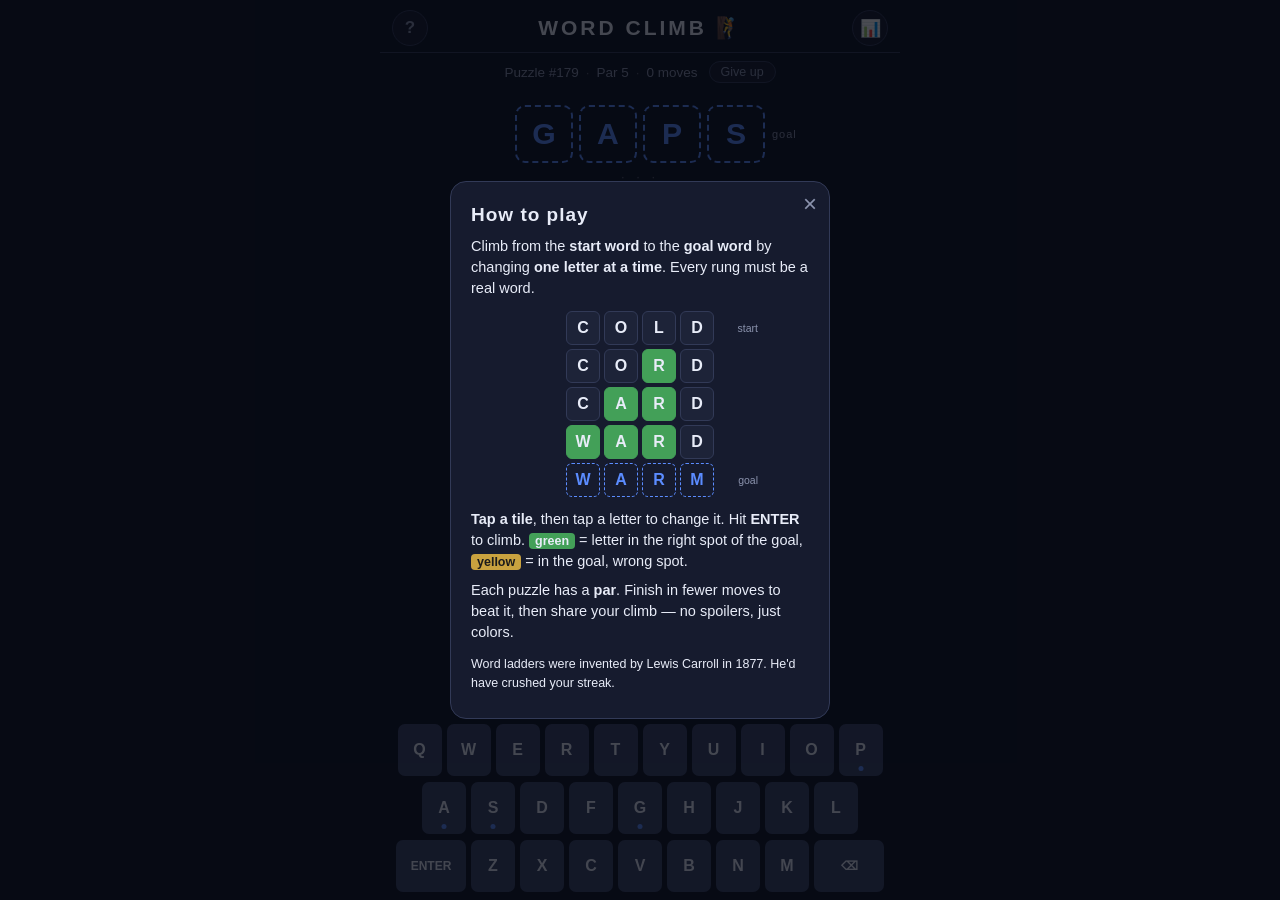
==== word-climb/index.html @ be3fc4b4 "Add Word Climb — daily word-ladder game Mobile-first static web app in word-climb/: climb from start" ====
<!DOCTYPE html>
<html lang="en">
<head>
  <meta charset="UTF-8">
  <meta name="viewport" content="width=device-width, initial-scale=1.0, maximum-scale=1.0, user-scalable=no, viewport-fit=cover">
  <meta name="theme-color" content="#0e1220">
  <meta name="apple-mobile-web-app-capable" content="yes">
  <meta name="apple-mobile-web-app-status-bar-style" content="black-translucent">
  <meta name="description" content="Word Climb — the daily word ladder. Change one letter at a time to climb from the start word to the goal. Beat par, share your chain.">
  <title>Word Climb 🧗</title>
  <link rel="icon" href="data:image/svg+xml,<svg xmlns='http://www.w3.org/2000/svg' viewBox='0 0 100 100'><text y='.9em' font-size='90'>🧗</text></svg>">
  <link rel="manifest" href="manifest.webmanifest">
  <link rel="stylesheet" href="style.css">
</head>
<body>
  <div id="app">
    <header>
      <button class="icon-btn" id="btn-help" aria-label="How to play">?</button>
      <h1>WORD&nbsp;CLIMB&nbsp;<span class="climber">🧗</span></h1>
      <button class="icon-btn" id="btn-stats" aria-label="Statistics">📊</button>
    </header>

    <div id="subheader">
      <span id="puzzle-label">Puzzle #1</span>
      <span class="dot">·</span>
      <span id="par-label">Par 5</span>
      <span class="dot">·</span>
      <span id="moves-label">0 moves</span>
      <button id="btn-results" class="pill hidden">Results</button>
      <button id="btn-giveup" class="pill subtle">Give up</button>
    </div>

    <main id="ladder" aria-live="polite"></main>

    <div id="toast" class="hidden"></div>

    <div id="keyboard"></div>
  </div>

  <!-- How to play -->
  <div class="modal-backdrop hidden" id="modal-help">
    <div class="modal">
      <button class="modal-close" data-close>×</button>
      <h2>How to play</h2>
      <p>Climb from the <b>start word</b> to the <b>goal word</b> by changing
        <b>one letter at a time</b>. Every rung must be a real word.</p>
      <div class="example">
        <div class="ex-row"><span class="ex t">W</span><span class="ex t">A</span><span class="ex t">R</span><span class="ex t">M</span><span class="ex-tag">goal</span></div>
        <div class="ex-row"><span class="ex g">W</span><span class="ex g">A</span><span class="ex g">R</span><span class="ex n">D</span></div>
        <div class="ex-row"><span class="ex n">C</span><span class="ex g">A</span><span class="ex g">R</span><span class="ex n">D</span></div>
        <div class="ex-row"><span class="ex n">C</span><span class="ex n">O</span><span class="ex g">R</span><span class="ex n">D</span></div>
        <div class="ex-row"><span class="ex n">C</span><span class="ex n">O</span><span class="ex n">L</span><span class="ex n">D</span><span class="ex-tag">start</span></div>
      </div>
      <p><b>Tap a tile</b>, then tap a letter to change it. Hit <b>ENTER</b> to climb.
        <span class="kg">green</span> = letter in the right spot of the goal,
        <span class="ky">yellow</span> = in the goal, wrong spot.</p>
      <p>Each puzzle has a <b>par</b>. Finish in fewer moves to beat it, then share
        your climb — no spoilers, just colors.</p>
      <p class="fineprint">Word ladders were invented by Lewis Carroll in 1877.
        He'd have crushed your streak.</p>
    </div>
  </div>

  <!-- Stats -->
  <div class="modal-backdrop hidden" id="modal-stats">
    <div class="modal">
      <button class="modal-close" data-close>×</button>
      <h2>Statistics</h2>
      <div class="stats-grid">
        <div><b id="st-played">0</b><span>Played</span></div>
        <div><b id="st-solved">0%</b><span>Solved</span></div>
        <div><b id="st-streak">0</b><span>Streak</span></div>
        <div><b id="st-max">0</b><span>Max streak</span></div>
      </div>
      <h3>vs. par</h3>
      <div class="par-bars" id="par-bars"></div>
      <div class="modal-actions">
        <button class="btn secondary" id="btn-practice-stats">🎲 Practice climb</button>
      </div>
    </div>
  </div>

  <!-- Results -->
  <div class="modal-backdrop hidden" id="modal-result">
    <div class="modal">
      <button class="modal-close" data-close>×</button>
      <h2 id="result-title">You made it!</h2>
      <p id="result-sub"></p>
      <pre id="result-grid"></pre>
      <div class="modal-actions">
        <button class="btn primary" id="btn-share">Share 📤</button>
        <button class="btn secondary" id="btn-practice">🎲 Practice</button>
      </div>
      <p id="countdown" class="fineprint"></p>
    </div>
  </div>

  <script src="words.js"></script>
  <script src="puzzles.js"></script>
  <script src="game.js"></script>
</body>
</html>
---- word-climb/style.css ----
:root {
  --bg: #0e1220;
  --bg2: #161b2e;
  --tile: #1d2338;
  --tile-border: #323a57;
  --text: #e8ecf8;
  --muted: #8b93ad;
  --green: #43a058;
  --yellow: #c9a23f;
  --accent: #5b8cff;
  --red: #d05858;
  --radius: 10px;
  --tile-size: min(13.5vw, 58px);
  --key-h: 52px;
}

* { box-sizing: border-box; margin: 0; padding: 0; -webkit-tap-highlight-color: transparent; }

html, body { height: 100%; }

body {
  background: var(--bg);
  color: var(--text);
  font-family: -apple-system, BlinkMacSystemFont, "Segoe UI", Roboto, Helvetica, Arial, sans-serif;
  overscroll-behavior: none;
  user-select: none;
  -webkit-user-select: none;
}

#app {
  height: 100dvh;
  max-width: 520px;
  margin: 0 auto;
  display: flex;
  flex-direction: column;
  padding: env(safe-area-inset-top) env(safe-area-inset-right) 0 env(safe-area-inset-left);
}

/* ---------- header ---------- */
header {
  display: flex;
  align-items: center;
  justify-content: space-between;
  padding: 10px 12px 6px;
  border-bottom: 1px solid var(--tile-border);
}

h1 {
  font-size: 21px;
  letter-spacing: 3px;
  font-weight: 800;
}

.climber { letter-spacing: 0; }

.icon-btn {
  width: 36px;
  height: 36px;
  border-radius: 50%;
  border: 1px solid var(--tile-border);
  background: var(--bg2);
  color: var(--muted);
  font-size: 17px;
  font-weight: 700;
  cursor: pointer;
}

#subheader {
  display: flex;
  align-items: center;
  justify-content: center;
  gap: 7px;
  padding: 8px 12px;
  font-size: 13.5px;
  color: var(--muted);
}

#subheader .dot { opacity: 0.5; }

.pill {
  border: 1px solid var(--tile-border);
  background: var(--bg2);
  color: var(--text);
  border-radius: 999px;
  padding: 3px 11px;
  font-size: 12.5px;
  cursor: pointer;
  margin-left: 4px;
}

.pill.subtle { color: var(--muted); }

/* ---------- ladder ---------- */
#ladder {
  flex: 1;
  overflow-y: auto;
  display: flex;
  flex-direction: column;
  align-items: center;
  gap: 7px;
  padding: 14px 10px 18px;
}

.row {
  display: flex;
  gap: 6px;
  position: relative;
}

.row.shake { animation: shake 0.4s; }

@keyframes shake {
  10%, 50%, 90% { transform: translateX(-5px); }
  30%, 70% { transform: translateX(5px); }
}

.tile {
  width: var(--tile-size);
  height: var(--tile-size);
  display: flex;
  align-items: center;
  justify-content: center;
  font-size: calc(var(--tile-size) * 0.52);
  font-weight: 800;
  text-transform: uppercase;
  border-radius: var(--radius);
  background: var(--tile);
  border: 2px solid var(--tile-border);
  transition: background 0.15s, border-color 0.15s, transform 0.1s;
}

.tile.correct { background: var(--green); border-color: var(--green); }
.tile.present { background: var(--yellow); border-color: var(--yellow); color: #1b1b1b; }
.tile.goal {
  background: transparent;
  border-style: dashed;
  border-color: var(--accent);
  color: var(--accent);
}
.tile.goal.reached { background: var(--green); border-color: var(--green); border-style: solid; color: var(--text); }

.row.input .tile { cursor: pointer; border-color: #4a557e; }
.row.input .tile.sel {
  border-color: var(--accent);
  box-shadow: 0 0 0 2px rgba(91, 140, 255, 0.35);
  transform: scale(1.06);
}
.row.input .tile.edited { background: #2a3354; }

.row-tag {
  position: absolute;
  right: calc(-1 * var(--tile-size) * 0.05 - 44px);
  top: 50%;
  transform: translateY(-50%);
  font-size: 11px;
  color: var(--muted);
  letter-spacing: 1px;
  width: 40px;
}

.gap-line {
  color: var(--muted);
  font-size: 13px;
  letter-spacing: 4px;
  opacity: 0.55;
  line-height: 1;
}

.row.pop .tile { animation: pop 0.22s; }
@keyframes pop {
  40% { transform: scale(1.12); }
}

/* ---------- keyboard ---------- */
#keyboard {
  padding: 6px 4px calc(8px + env(safe-area-inset-bottom));
  display: flex;
  flex-direction: column;
  gap: 6px;
  background: var(--bg);
}

.kb-row {
  display: flex;
  justify-content: center;
  gap: 5px;
}

.key {
  flex: 1;
  max-width: 44px;
  height: var(--key-h);
  border: none;
  border-radius: 7px;
  background: #3a4366;
  color: var(--text);
  font-size: 16px;
  font-weight: 700;
  text-transform: uppercase;
  cursor: pointer;
  position: relative;
  touch-action: manipulation;
}

.key:active { background: #4d5984; }

.key.wide { max-width: 70px; flex: 1.6; font-size: 12px; }

.key.in-goal::after {
  content: "";
  position: absolute;
  bottom: 5px;
  left: 50%;
  transform: translateX(-50%);
  width: 5px;
  height: 5px;
  border-radius: 50%;
  background: var(--accent);
}

/* ---------- toast ---------- */
#toast {
  position: fixed;
  left: 50%;
  top: 18%;
  transform: translateX(-50%);
  background: var(--text);
  color: var(--bg);
  font-weight: 700;
  font-size: 14px;
  padding: 10px 18px;
  border-radius: 8px;
  z-index: 50;
  pointer-events: none;
  transition: opacity 0.25s;
}

/* ---------- modals ---------- */
.modal-backdrop {
  position: fixed;
  inset: 0;
  background: rgba(5, 8, 16, 0.72);
  display: flex;
  align-items: center;
  justify-content: center;
  z-index: 100;
  padding: 18px;
}

.modal {
  background: var(--bg2);
  border: 1px solid var(--tile-border);
  border-radius: 16px;
  padding: 22px 20px 18px;
  max-width: 380px;
  width: 100%;
  max-height: 86dvh;
  overflow-y: auto;
  position: relative;
  animation: rise 0.18s ease-out;
}

@keyframes rise {
  from { transform: translateY(14px); opacity: 0; }
}

.modal h2 { font-size: 19px; margin-bottom: 10px; letter-spacing: 1px; }
.modal h3 { font-size: 13px; margin: 14px 0 6px; color: var(--muted); text-transform: uppercase; letter-spacing: 1px; }
.modal p { font-size: 14.5px; line-height: 1.45; margin: 8px 0; color: var(--text); }

.modal-close {
  position: absolute;
  top: 10px;
  right: 12px;
  background: none;
  border: none;
  color: var(--muted);
  font-size: 24px;
  cursor: pointer;
  line-height: 1;
}

.fineprint { color: var(--muted); font-size: 12.5px !important; margin-top: 12px !important; }

.kg, .ky {
  padding: 1px 6px;
  border-radius: 4px;
  font-weight: 700;
  font-size: 12.5px;
}
.kg { background: var(--green); }
.ky { background: var(--yellow); color: #1b1b1b; }

/* help example ladder */
.example {
  display: flex;
  flex-direction: column-reverse;
  gap: 4px;
  align-items: center;
  margin: 12px 0;
}
.ex-row { display: flex; gap: 4px; position: relative; }
.ex {
  width: 34px;
  height: 34px;
  display: flex;
  align-items: center;
  justify-content: center;
  border-radius: 6px;
  font-weight: 800;
  font-size: 16px;
  background: var(--tile);
  border: 1.5px solid var(--tile-border);
}
.ex.g { background: var(--green); border-color: var(--green); }
.ex.t { background: transparent; border-style: dashed; border-color: var(--accent); color: var(--accent); }
.ex-tag {
  position: absolute;
  right: -44px;
  top: 50%;
  transform: translateY(-50%);
  font-size: 10.5px;
  color: var(--muted);
}

/* stats */
.stats-grid {
  display: grid;
  grid-template-columns: repeat(4, 1fr);
  gap: 6px;
  text-align: center;
  margin: 14px 0 4px;
}
.stats-grid b { display: block; font-size: 24px; }
.stats-grid span { font-size: 11px; color: var(--muted); }

.par-bars { display: flex; flex-direction: column; gap: 5px; }
.par-bar { display: flex; align-items: center; gap: 8px; font-size: 12.5px; }
.par-bar .lbl { width: 72px; color: var(--muted); text-align: right; }
.par-bar .bar {
  background: var(--accent);
  border-radius: 4px;
  height: 18px;
  min-width: 20px;
  display: flex;
  align-items: center;
  justify-content: flex-end;
  padding-right: 6px;
  font-weight: 700;
  color: #fff;
}
.par-bar.zero .bar { background: var(--tile-border); }

/* results */
#result-grid {
  font-family: inherit;
  font-size: 17px;
  line-height: 1.32;
  text-align: center;
  margin: 12px 0;
  letter-spacing: 1px;
}

#result-title { text-align: center; font-size: 22px; }
#result-sub { text-align: center; color: var(--muted); }

.modal-actions { display: flex; gap: 8px; justify-content: center; margin-top: 8px; }

.btn {
  border: none;
  border-radius: 999px;
  padding: 11px 22px;
  font-size: 15px;
  font-weight: 800;
  cursor: pointer;
}
.btn.primary { background: var(--green); color: #fff; }
.btn.secondary { background: var(--tile); color: var(--text); border: 1px solid var(--tile-border); }

.hidden { display: none !important; }
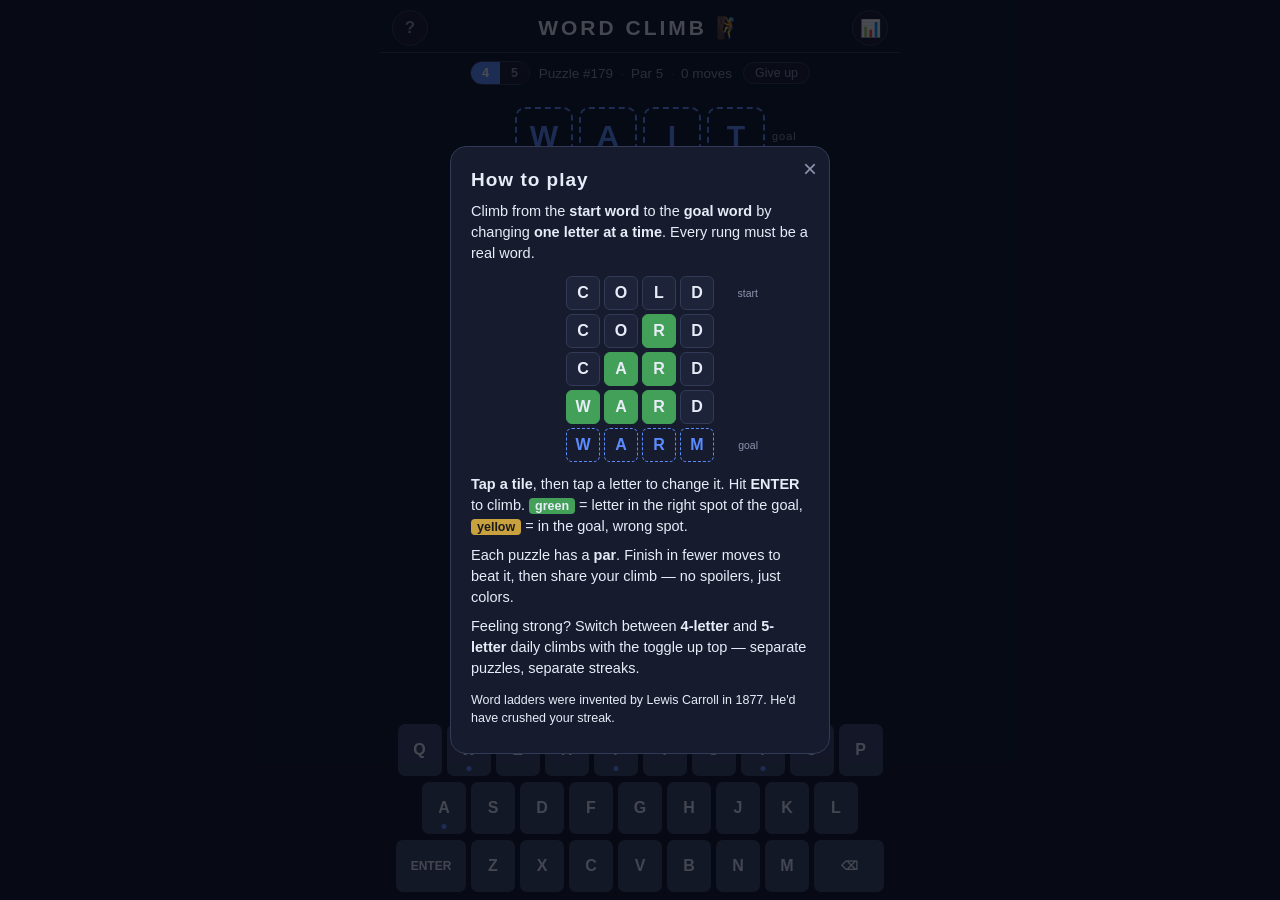
==== commit 52923d55: "Add 5-letter daily mode with 4/5 toggle Generator now emits per-length datasets (data4.js/data5.js)," ====
--- a/word-climb/index.html
+++ b/word-climb/index.html
@@ -21,6 +21,10 @@
     </header>
 
     <div id="subheader">
+      <div id="len-toggle" aria-label="Word length">
+        <button data-len="4">4</button>
+        <button data-len="5">5</button>
+      </div>
       <span id="puzzle-label">Puzzle #1</span>
       <span class="dot">·</span>
       <span id="par-label">Par 5</span>
@@ -56,6 +60,8 @@
         <span class="ky">yellow</span> = in the goal, wrong spot.</p>
       <p>Each puzzle has a <b>par</b>. Finish in fewer moves to beat it, then share
         your climb — no spoilers, just colors.</p>
+      <p>Feeling strong? Switch between <b>4-letter</b> and <b>5-letter</b> daily
+        climbs with the toggle up top — separate puzzles, separate streaks.</p>
       <p class="fineprint">Word ladders were invented by Lewis Carroll in 1877.
         He'd have crushed your streak.</p>
     </div>
@@ -65,7 +71,7 @@
   <div class="modal-backdrop hidden" id="modal-stats">
     <div class="modal">
       <button class="modal-close" data-close>×</button>
-      <h2>Statistics</h2>
+      <h2 id="stats-title">Statistics</h2>
       <div class="stats-grid">
         <div><b id="st-played">0</b><span>Played</span></div>
         <div><b id="st-solved">0%</b><span>Solved</span></div>
@@ -95,8 +101,8 @@
     </div>
   </div>
 
-  <script src="words.js"></script>
-  <script src="puzzles.js"></script>
+  <script src="data4.js"></script>
+  <script src="data5.js"></script>
   <script src="game.js"></script>
 </body>
 </html>
--- a/word-climb/style.css
+++ b/word-climb/style.css
@@ -69,6 +69,7 @@
   display: flex;
   align-items: center;
   justify-content: center;
+  flex-wrap: wrap;
   gap: 7px;
   padding: 8px 12px;
   font-size: 13.5px;
@@ -76,6 +77,26 @@
 }
 
 #subheader .dot { opacity: 0.5; }
+
+#len-toggle {
+  display: flex;
+  border: 1px solid var(--tile-border);
+  border-radius: 999px;
+  overflow: hidden;
+  margin-right: 2px;
+}
+
+#len-toggle button {
+  background: var(--bg2);
+  color: var(--muted);
+  border: none;
+  padding: 4px 11px;
+  font-size: 12.5px;
+  font-weight: 800;
+  cursor: pointer;
+}
+
+#len-toggle button.on { background: var(--accent); color: #fff; }
 
 .pill {
   border: 1px solid var(--tile-border);
@@ -128,6 +149,9 @@
   border: 2px solid var(--tile-border);
   transition: background 0.15s, border-color 0.15s, transform 0.1s;
 }
+
+/* Five tiles per row need slightly smaller tiles to fit small phones. */
+body.len5 { --tile-size: min(11vw, 52px); }
 
 .tile.correct { background: var(--green); border-color: var(--green); }
 .tile.present { background: var(--yellow); border-color: var(--yellow); color: #1b1b1b; }
